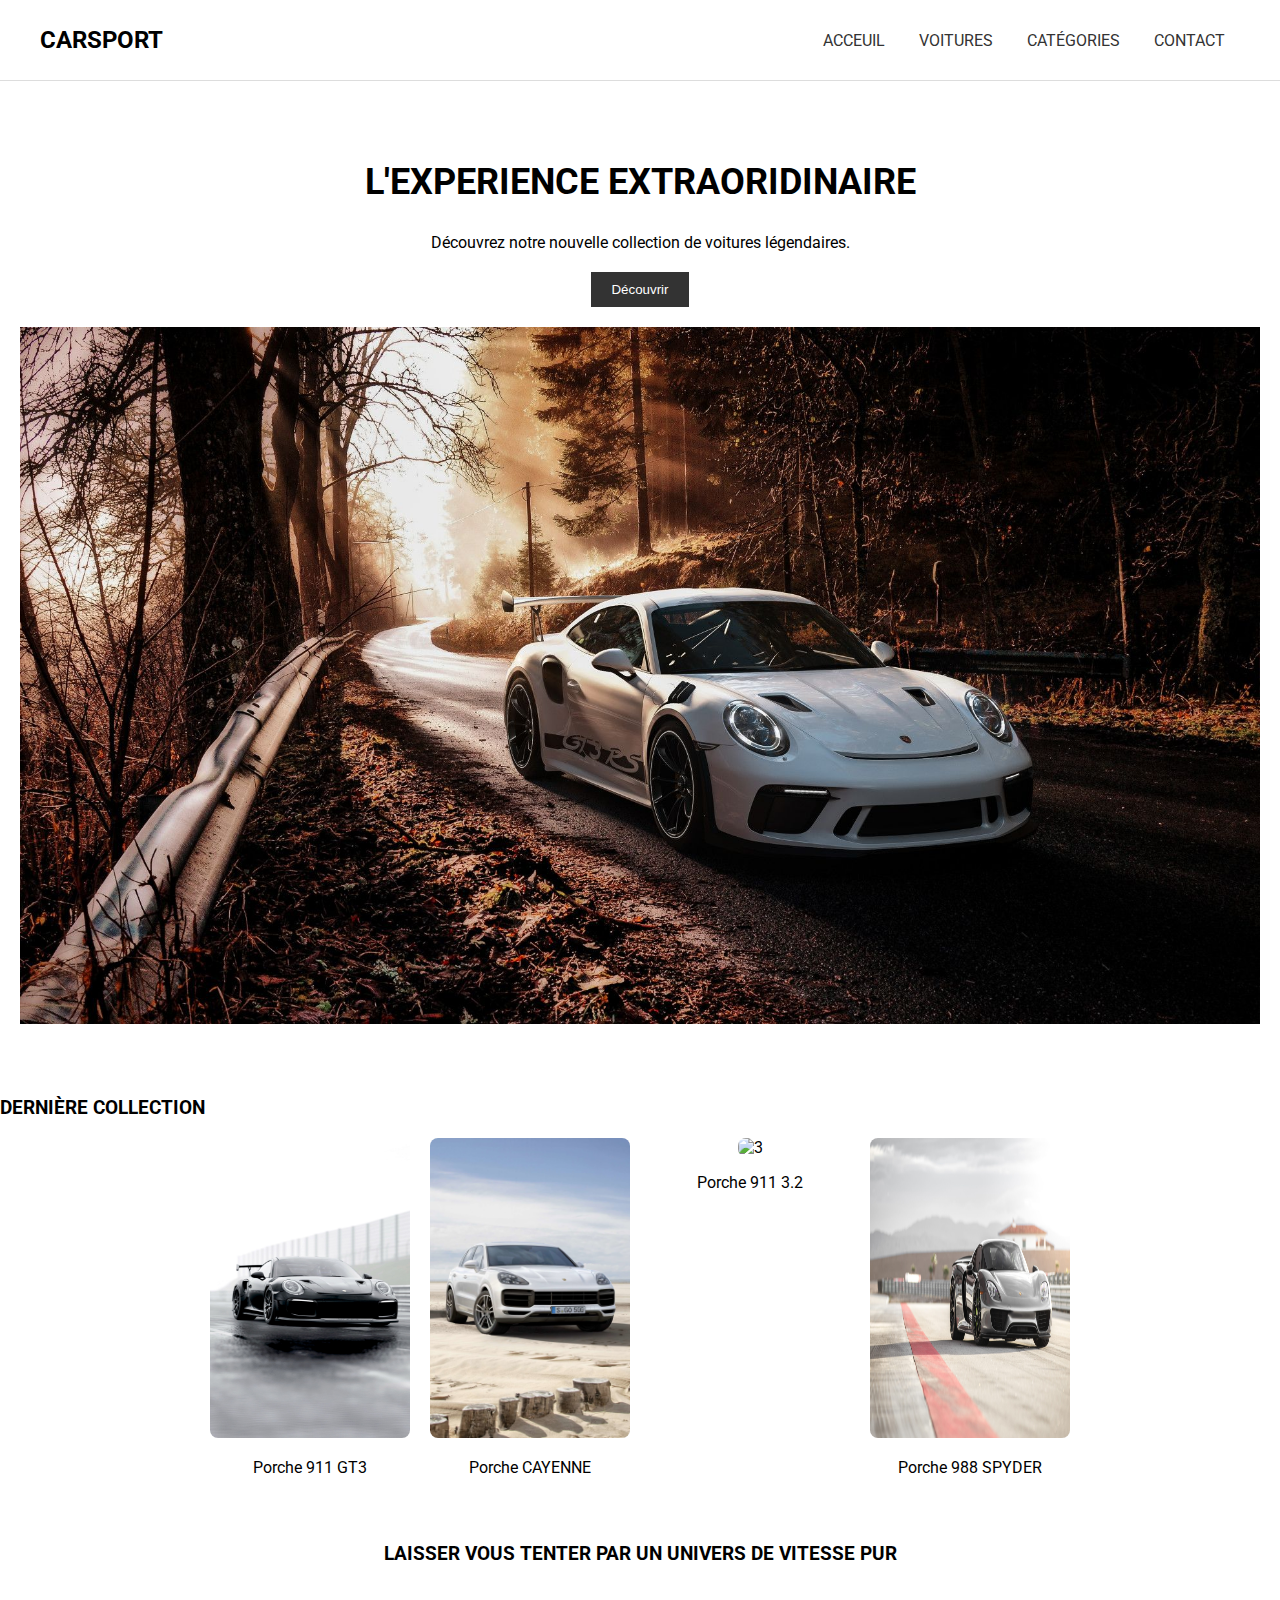
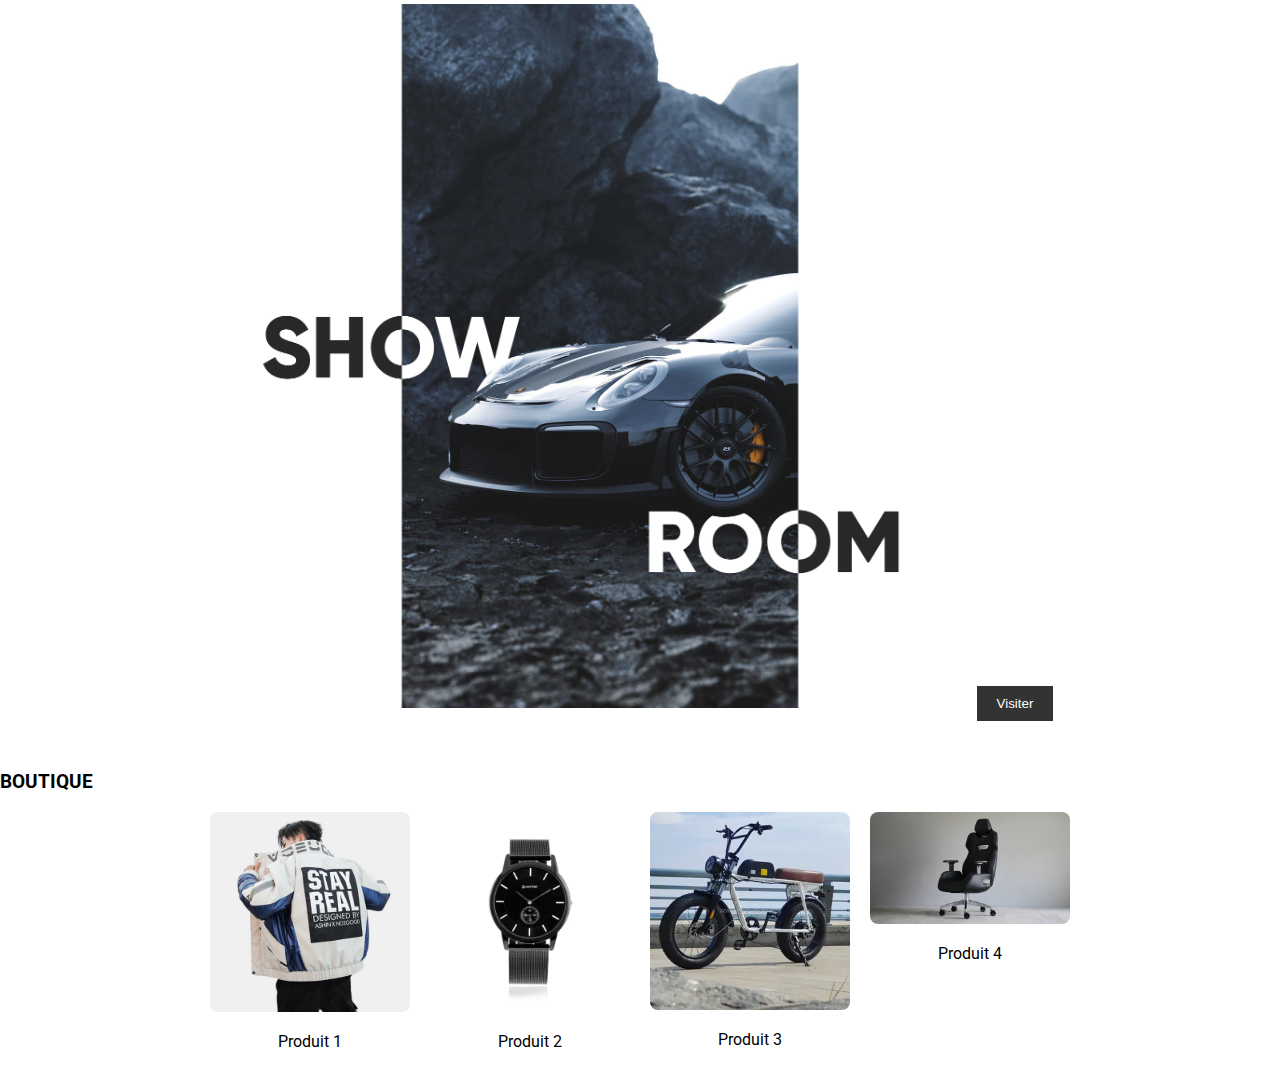
==== index.html @ 0de203d9 "nuevo2" ====
<!DOCTYPE html>
<html lang="es">
<head>
  <meta charset="UTF-8">
  <meta name="viewport" content="width=device-width, initial-scale=1.0">
  <title>Maqueta</title>
  <link rel="stylesheet" href="styles.css">
  <link rel="preconnect" href="https://www.cdnfonts.com/sf-pro-display.font">
  <link href="https://fonts.googleapis.com/css2?family=Roboto:wght@400;700&display=swap" rel="stylesheet">
</head>
<body>
  <header class="header">
    <div class="container header-container">
      <h1 class="logo">CARSPORT</h1>
      <nav class="navbar">
        <a href="#">ACCEUIL</a>
        <a href="#">VOITURES</a>
        <a href="#">CATÉGORIES</a>
        <a href="#">CONTACT</a>
      </nav>
    </div>
  </header>

  <section class="hero">
    <h2 class="hero-title">L'EXPERIENCE EXTRAORIDINAIRE</h2>
    <p class="hero-text">Découvrez notre nouvelle collection de voitures légendaires.</p>
    <button class="btn">Découvrir</button>
    <img src="/imagenes/img1.png" width="1312" height="457" alt="Voiture" class="hero-image">
  </section>

  <section class="collection">
    <h3>DERNIÈRE COLLECTION</h3>
    <div class="cards">
      <div class="card">
        <img src="/imagenes/img2.png" width="300px" height="300px" alt="1">
        <p>Porche 911 GT3</p>
      </div>
      <div class="card">
        <img src="/imagenes/img3.png" width="300px" height="300px" alt="2">
        <p>Porche CAYENNE</p>
      </div>
      <div class="card">
        <img src="/imagenes/img4.png" width="300px" height="300px" alt="3">
        <p>Porche 911 3.2</p>
      </div>
      <div class="card">
        <img src="/imagenes/img5.png" width="300px" height="300px" alt="4">
        <p>Porche 988 SPYDER</p>
      </div>
    </div>
  </section>

  <section class="showroom">
    <h3>LAISSER VOUS TENTER PAR UN UNIVERS DE VITESSE PUR</h3>
    <img src="/imagenes/img6.png" width="746px" height="705px" alt="Showroom" class="showroom-image">
    <button class="btn">Visiter</button>
  </section>

  <section class="boutique">
    <h3>BOUTIQUE</h3>
    <div class="cards">
      <div class="card">
        <img src="/imagenes/img7.png" alt="1">
        <p>Produit 1</p>
      </div>
      <div class="card">
        <img src="/imagenes/img8.png" alt="2">
        <p>Produit 2</p>
      </div>
      <div class="card">
        <img src="/imagenes/img9.png" alt="3">
        <p>Produit 3</p>
      </div>
      <div class="card">
        <img src="/imagenes/img10.png" alt="4">
        <p>Produit 4</p>
      </div>
    </div>
  </section>
 
  
  
</body>
</html>
---- styles.css ----
body {
    margin: 0;
    font-family: 'Roboto', sans-serif;
  }
  
  .container {
    max-width: 1200px;
    margin: 0 auto;
    padding: 0 20px;
  }
  
 
  .header {
    background-color: #fff;
    padding: 10px 0;
    border-bottom: 1px solid #ddd;
  }
  
  .header-container {
    display: flex;
    justify-content: space-between;
    align-items: center;
  }
  
  .logo {
    font-size: 24px;
    font-weight: bold;
  }
  
  .navbar a {
    margin: 0 15px;
    text-decoration: none;
    color: #333;
  }
  
  .icons a {
    margin: 0 10px;
    font-size: 18px;
  }
  
  
  .hero {
    text-align: center;
    padding: 50px 20px;
  }
  
  .hero-title {
    font-size: 36px;
    font-weight: bold;
  }
  
  .hero-text {
    font-size: 16px;
    margin: 20px 0;
  }
  
  .hero-image {
    margin-top: 20px;
    max-width: 100%;
    height: auto;
  }
  
  .btn {
    background-color: #333;
    color: #fff;
    padding: 10px 20px;
    border: none;
    cursor: pointer;
  }
  

  .cards {
    display: flex;
    gap: 20px;
    flex-wrap: wrap;
    justify-content: center;
  }
  
  .card {
    text-align: center;
    width: 200px;
  }
  
  .card img {
    max-width: 100%;
    border-radius: 8px;
  }
  
  
  .showroom {
    text-align: center;
    margin: 50px 0;
  }
  
  .showroom-image {
    max-width: 100%;
    height: auto;
    margin-top: 20px;
  }


  
  
  .newsletter {
    display: flex;
    justify-content: center;
    gap: 10px;
    margin: 20px 0;
  }
  
  .newsletter input {
    padding: 10px;
    width: 250px;
  }
  
  .newsletter button {
    background-color: #333;
    color: white;
    border: none;
    padding: 10px 20px;
    cursor: pointer;
  }
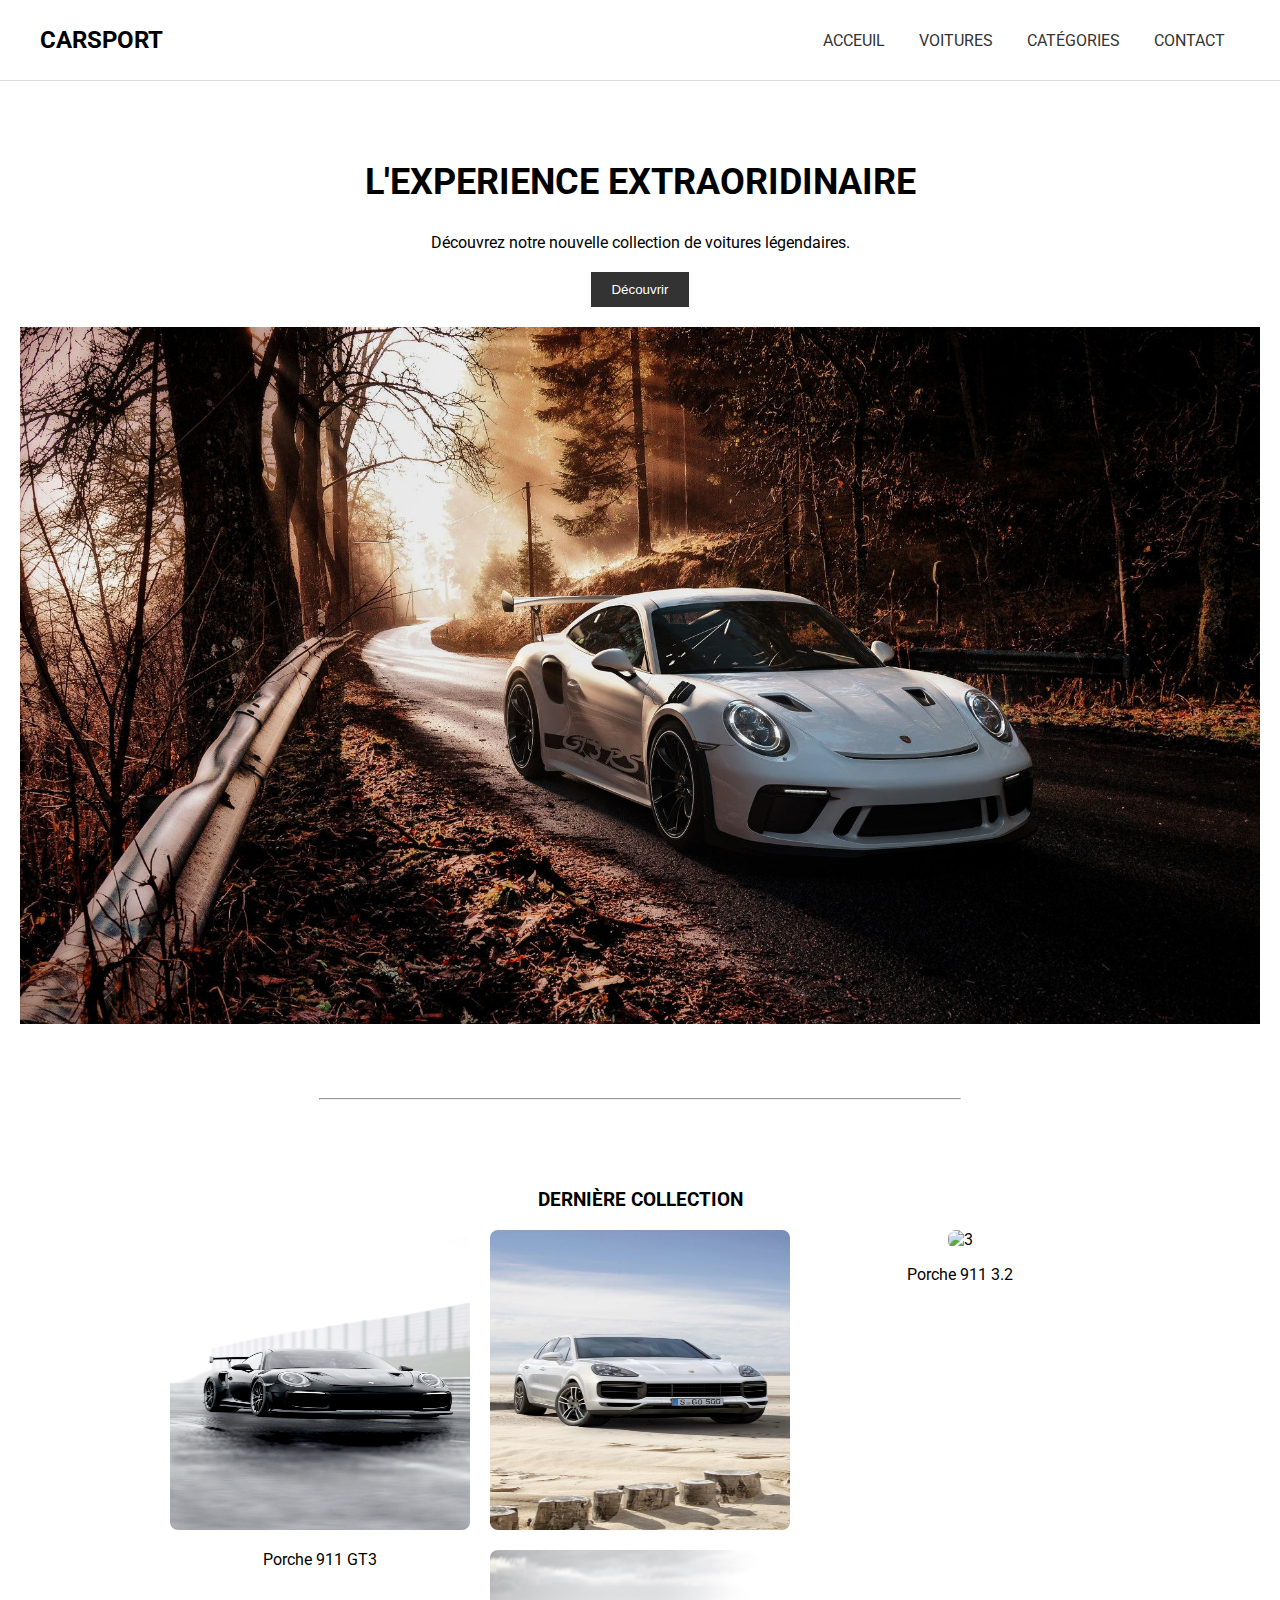
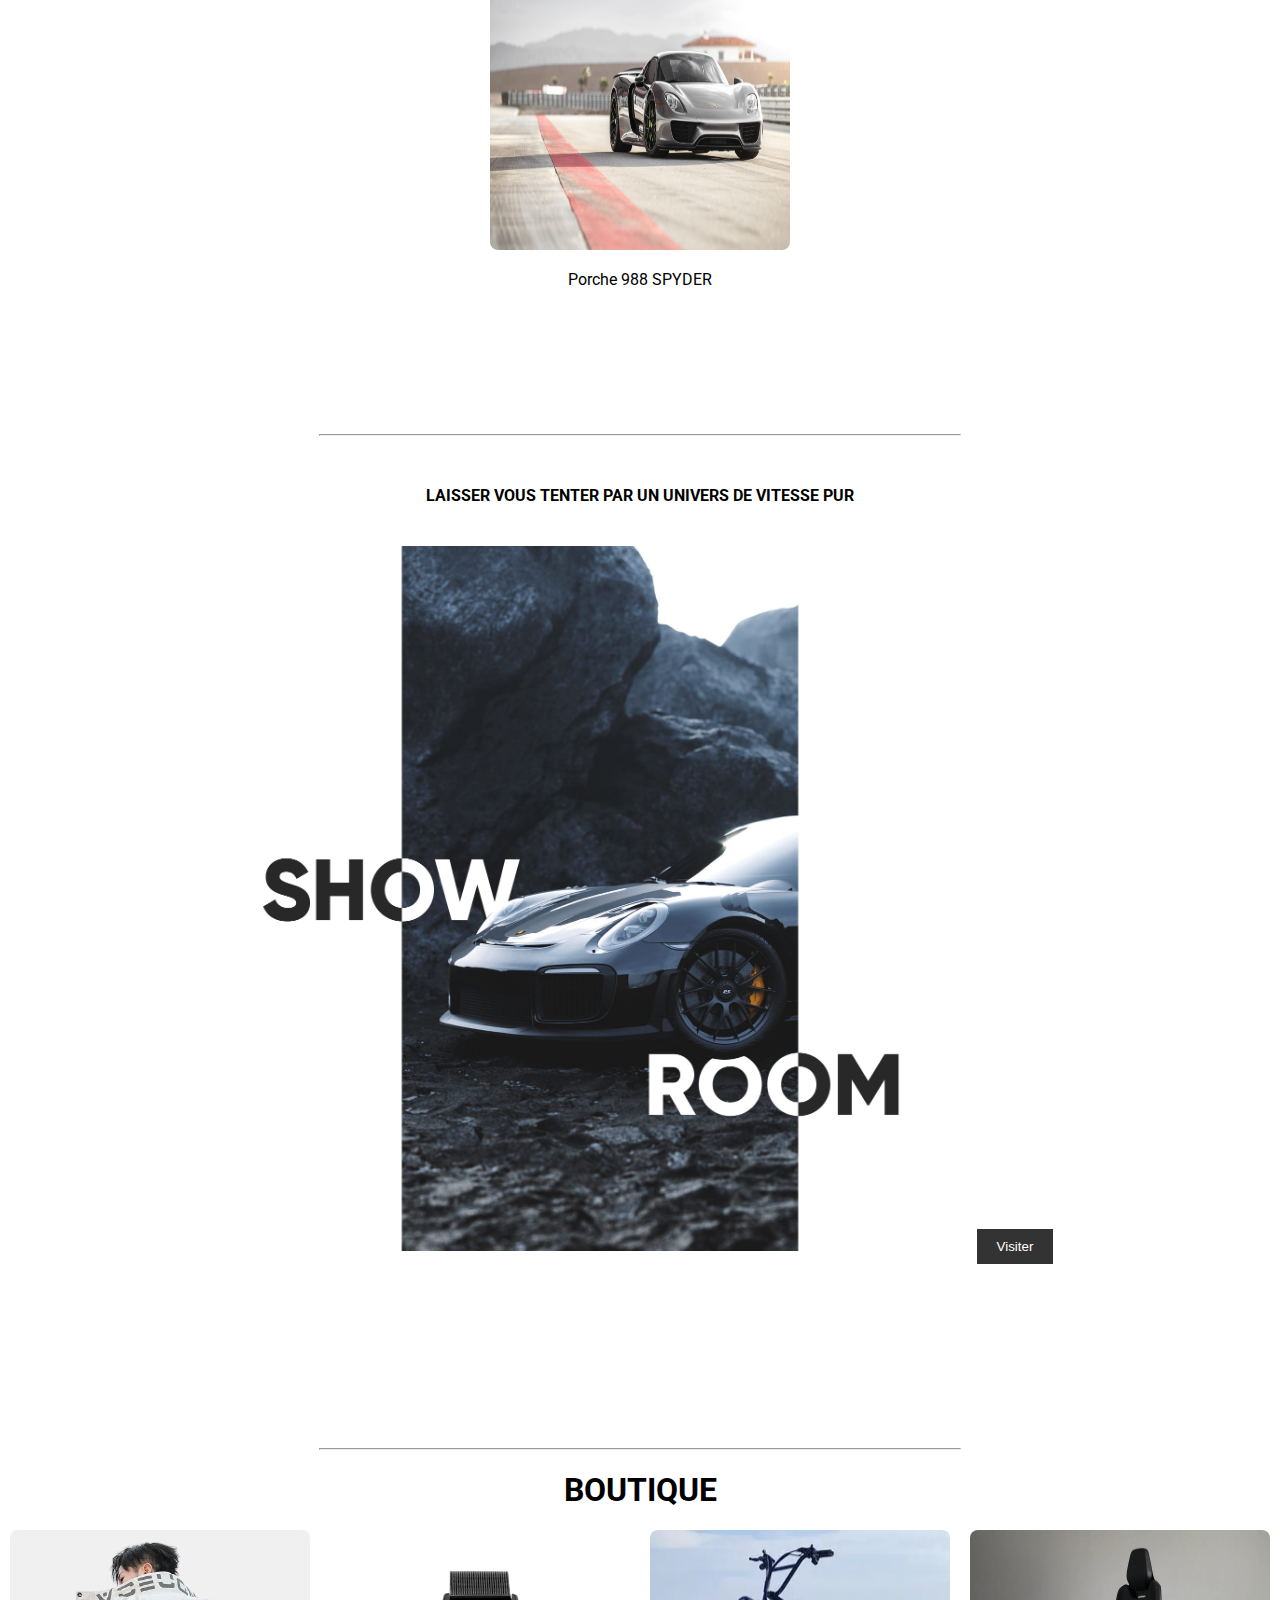
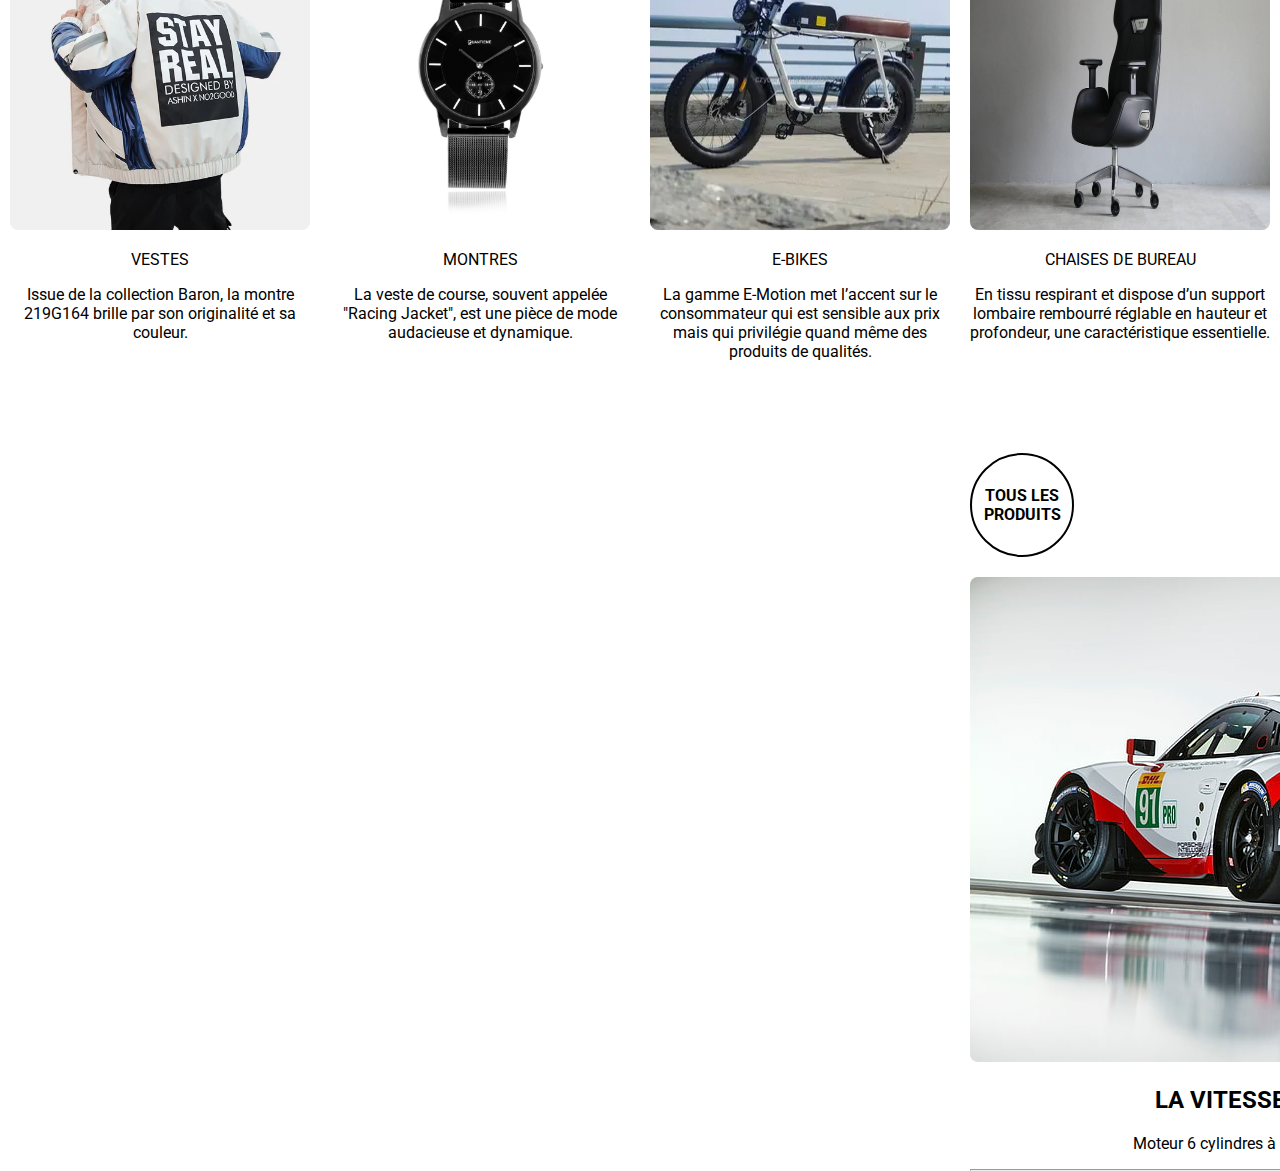
==== commit d6c1c6ae: "17-02" ====
--- a/index.html
+++ b/index.html
@@ -25,58 +25,83 @@
     <h2 class="hero-title">L'EXPERIENCE EXTRAORIDINAIRE</h2>
     <p class="hero-text">Découvrez notre nouvelle collection de voitures légendaires.</p>
     <button class="btn">Découvrir</button>
-    <img src="/imagenes/img1.png" width="1312" height="457" alt="Voiture" class="hero-image">
+    <img src="imagenes/img1.png" width="1312" height="457" alt="Voiture" class="hero-image">
   </section>
+
+  <hr class="barra">
 
   <section class="collection">
     <h3>DERNIÈRE COLLECTION</h3>
     <div class="cards">
       <div class="card">
-        <img src="/imagenes/img2.png" width="300px" height="300px" alt="1">
-        <p>Porche 911 GT3</p>
+        <img src="imagenes/img2.png" width="300px" height="300px" alt="1">
+        <p><span>Porche 911 GT3</span></p>
       </div>
       <div class="card">
-        <img src="/imagenes/img3.png" width="300px" height="300px" alt="2">
+        <img src="imagenes/img3.png" width="300px" height="300px" alt="2">
         <p>Porche CAYENNE</p>
       </div>
       <div class="card">
-        <img src="/imagenes/img4.png" width="300px" height="300px" alt="3">
+        <img src="imagenes/img4.png" width="300px" height="300px" alt="3">
         <p>Porche 911 3.2</p>
       </div>
       <div class="card">
-        <img src="/imagenes/img5.png" width="300px" height="300px" alt="4">
+        <img src="imagenes/img5.png" width="300px" height="300px" alt="4">
         <p>Porche 988 SPYDER</p>
       </div>
     </div>
   </section>
 
+<br><br><br><br><br><br>
+<hr class="barra">
+
   <section class="showroom">
-    <h3>LAISSER VOUS TENTER PAR UN UNIVERS DE VITESSE PUR</h3>
-    <img src="/imagenes/img6.png" width="746px" height="705px" alt="Showroom" class="showroom-image">
+    <h4>LAISSER VOUS TENTER PAR UN UNIVERS DE VITESSE PUR</h4>
+    <img src="imagenes/img6.png" width="746px" height="705px" alt="Showroom" class="showroom-image">
     <button class="btn">Visiter</button>
   </section>
 
+<br><br><br><br><br><br>
+<hr class="barra">
+
   <section class="boutique">
-    <h3>BOUTIQUE</h3>
+    <h1>BOUTIQUE</h1>
     <div class="cards">
       <div class="card">
-        <img src="/imagenes/img7.png" alt="1">
-        <p>Produit 1</p>
+        <img src="imagenes/img7.png" width="300" height="300" alt="1">
+        <p>VESTES</p>
+        <p>Issue de la collection Baron, la montre 219G164 brille par son originalité et sa couleur. </p>
       </div>
       <div class="card">
-        <img src="/imagenes/img8.png" alt="2">
-        <p>Produit 2</p>
+        <img src="imagenes/img8.png" width="300" height="300" alt="2">
+        <p>MONTRES</p>
+        <p>La veste de course, souvent appelée "Racing Jacket", est une pièce de mode audacieuse et dynamique.</p>
       </div>
       <div class="card">
-        <img src="/imagenes/img9.png" alt="3">
-        <p>Produit 3</p>
+        <img src="imagenes/img9.png" width="300" height="300" alt="3">
+        <p>E-BIKES</p>
+        <p>La gamme E-Motion met l’accent sur le consommateur qui est sensible aux prix mais qui privilégie quand même des produits de qualités.</p>
       </div>
       <div class="card">
-        <img src="/imagenes/img10.png" alt="4">
-        <p>Produit 4</p>
+        <img src="imagenes/img10.png" width="300" height="300" alt="4">
+        <p>CHAISES DE BUREAU</p>
+        <p>En tissu respirant et dispose d’un support lombaire rembourré réglable en hauteur et profondeur, une caractéristique essentielle.</p>
+
+        <br><br><br><br><br>
+
+        <a class="circle">TOUS LES PRODUITS</a>
+        <div class="product">
+            <img src="imagenes/img11.png" alt="COCHE">
+            <h2>LA VITESSE N’A PLUS DE LIMITE</h2>
+            <p>Moteur 6 cylindres à plat atmosphérique de 525 chevaux.</p>
+
+            <hr>
+
       </div>
     </div>
   </section>
+
+
  
   
   
--- a/styles.css
+++ b/styles.css
@@ -21,7 +21,11 @@
     justify-content: space-between;
     align-items: center;
   }
-  
+  .collection{
+    text-align: center;
+    padding:50px 20px ;
+  }
+
   .logo {
     font-size: 24px;
     font-weight: bold;
@@ -78,7 +82,9 @@
   
   .card {
     text-align: center;
-    width: 200px;
+    width: 300px;
+    height: 300px;
+    border-radius: 20px;
   }
   
   .card img {
@@ -120,4 +126,33 @@
     padding: 10px 20px;
     cursor: pointer;
   }
-  +  .boutique {
+    text-align: center;
+
+  }
+  .barra{
+    width: 50%;
+    margin: 20px auto;
+  }
+  .product {
+    margin-top:20px;
+    right: 648px;
+    width: 728px;
+    height: 318;
+    top: 3319px;
+    border-radius: 20px;
+  }
+  .circle {
+    display: flex;
+    align-items: center;
+    justify-content: center;
+    width: 100px;
+    height: 100px;
+    color: black;
+    border-radius: 50%;
+    border: 2px solid black;
+    text-align: center;
+    font-weight: bold;
+    text-decoration: none;
+    flex-shrink: 0;
+  }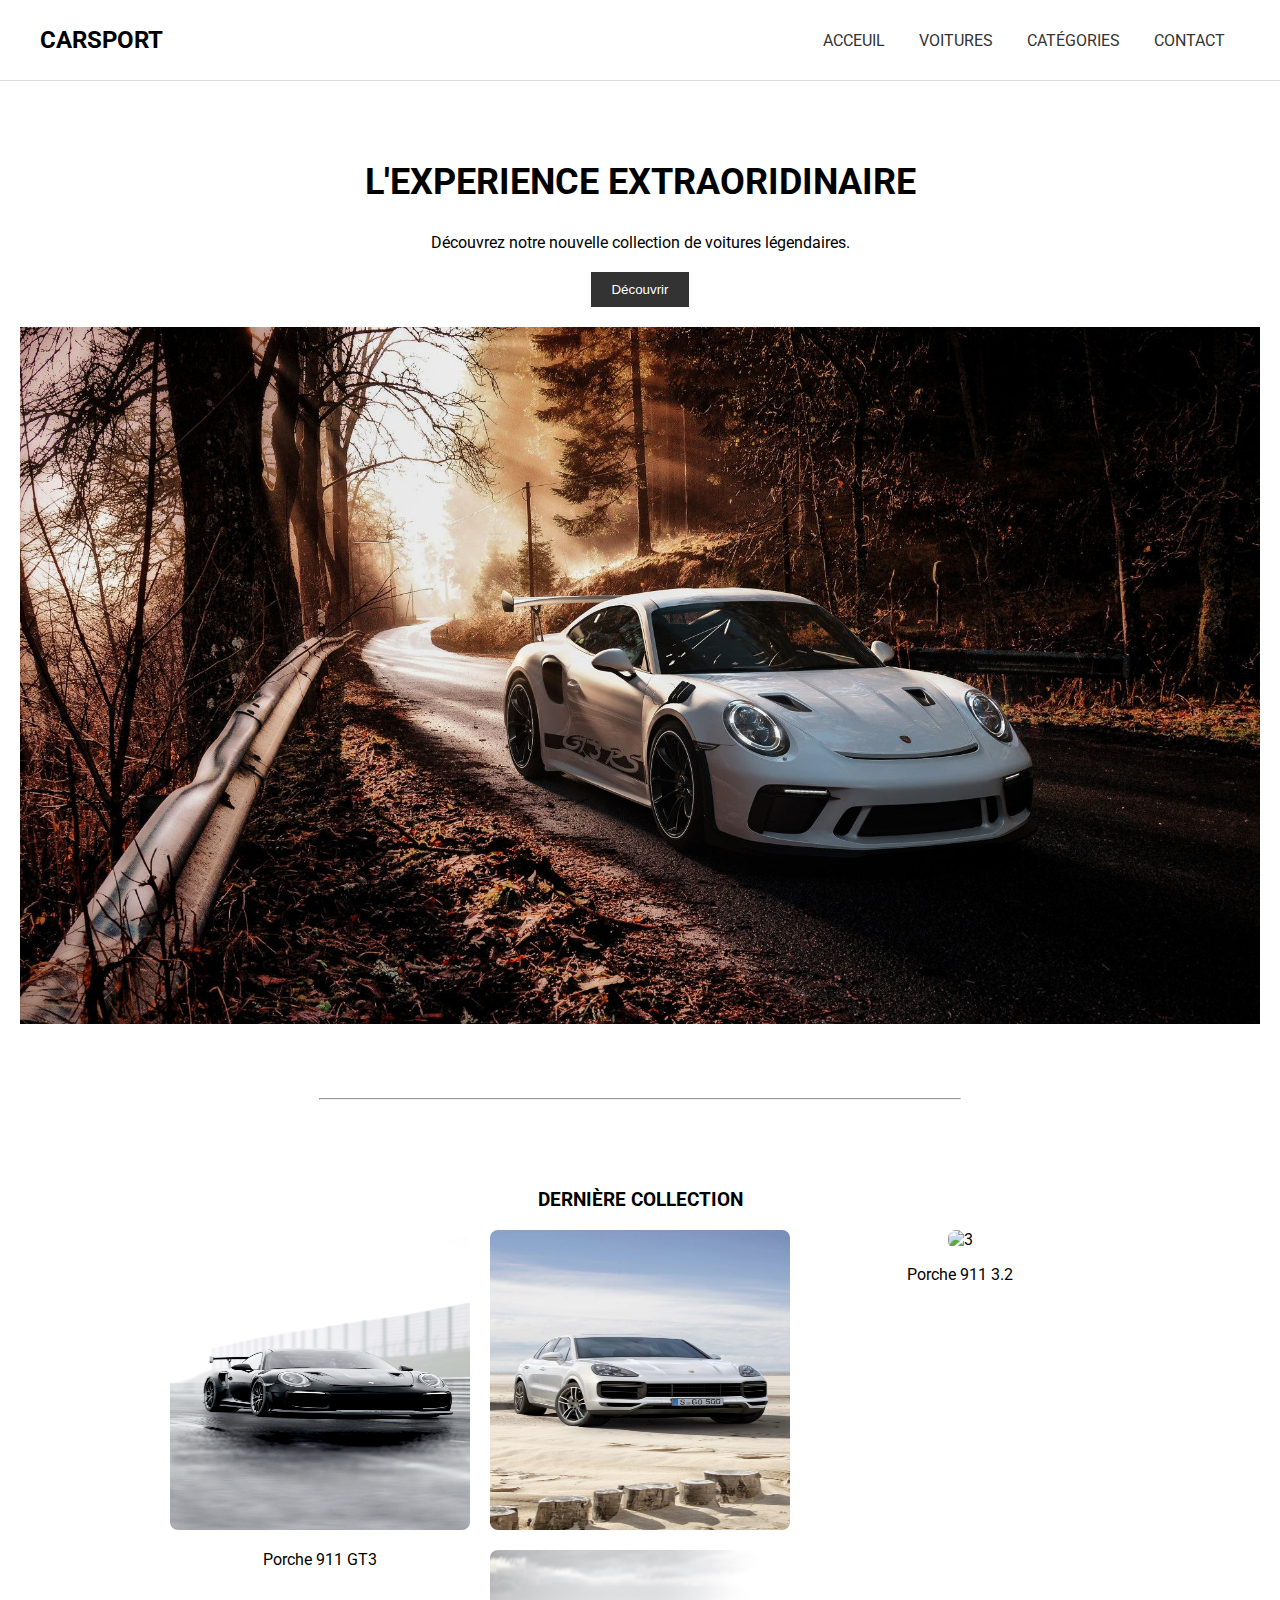
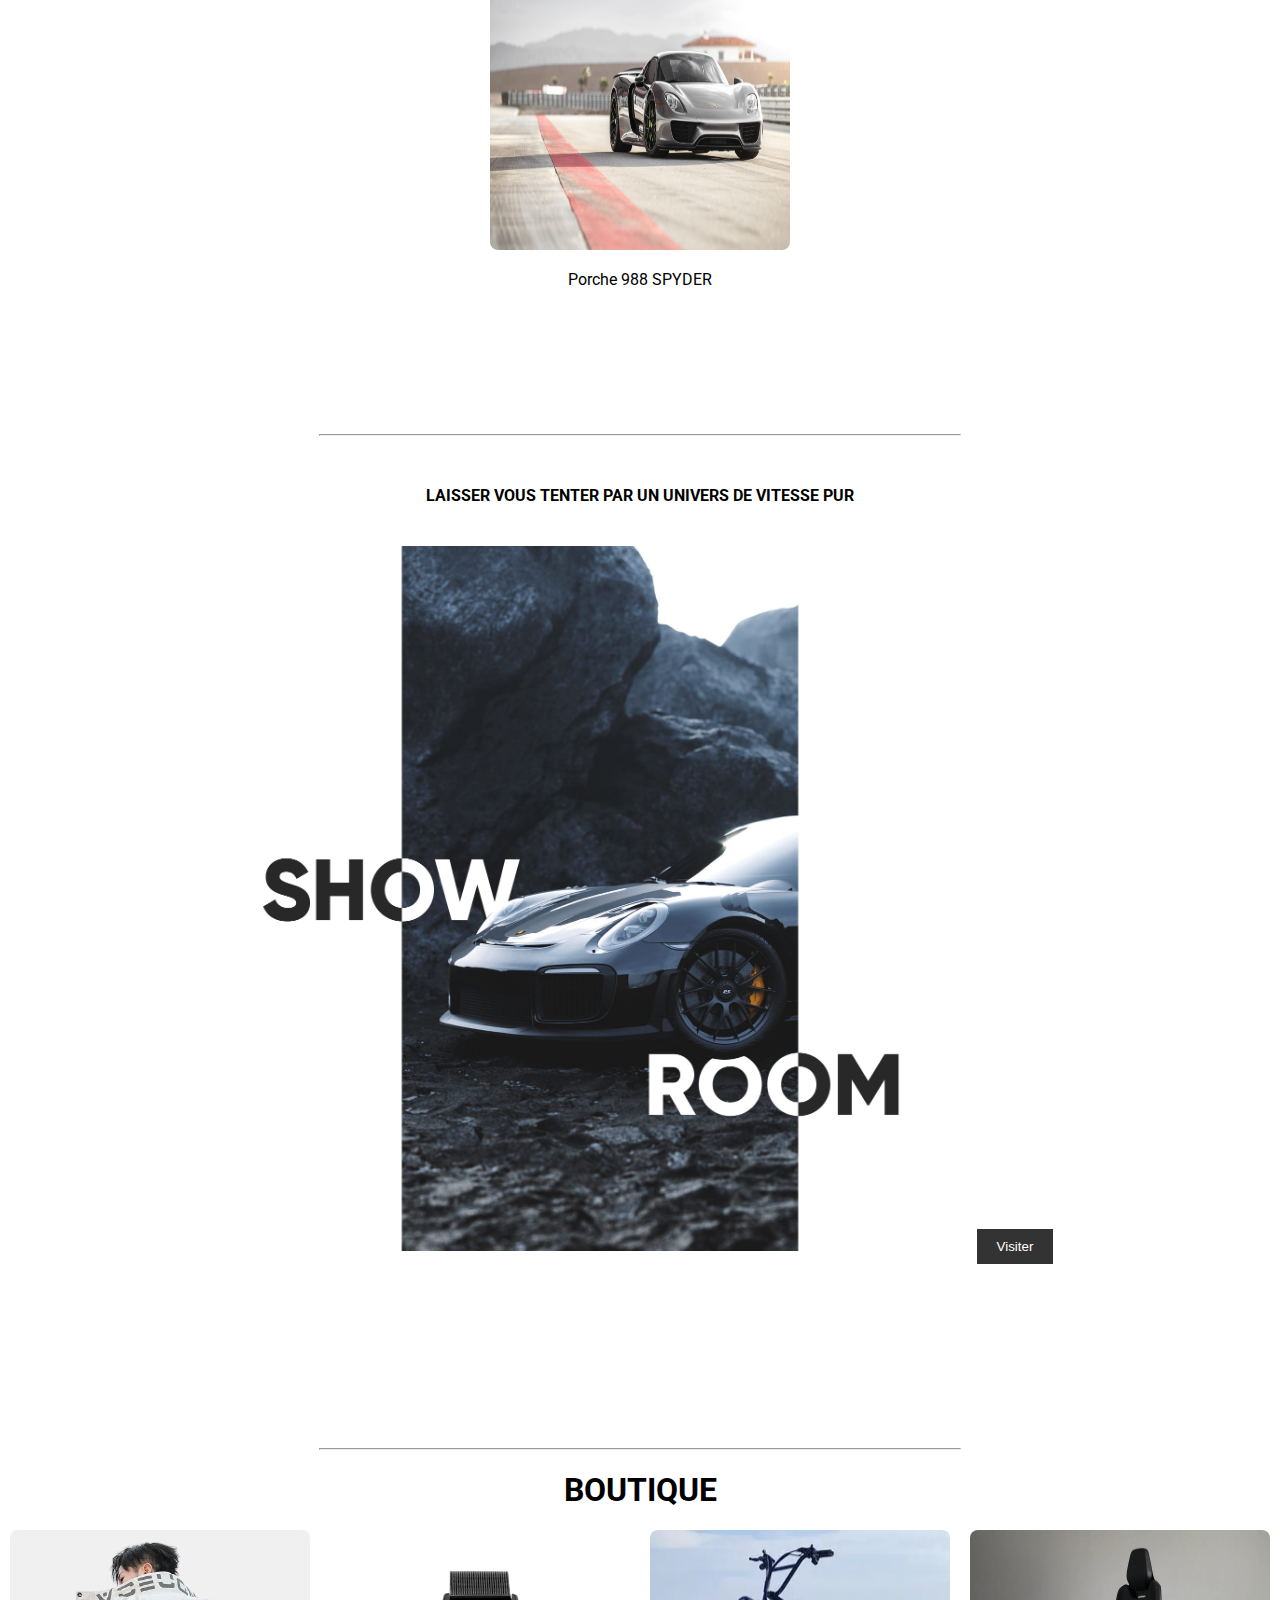
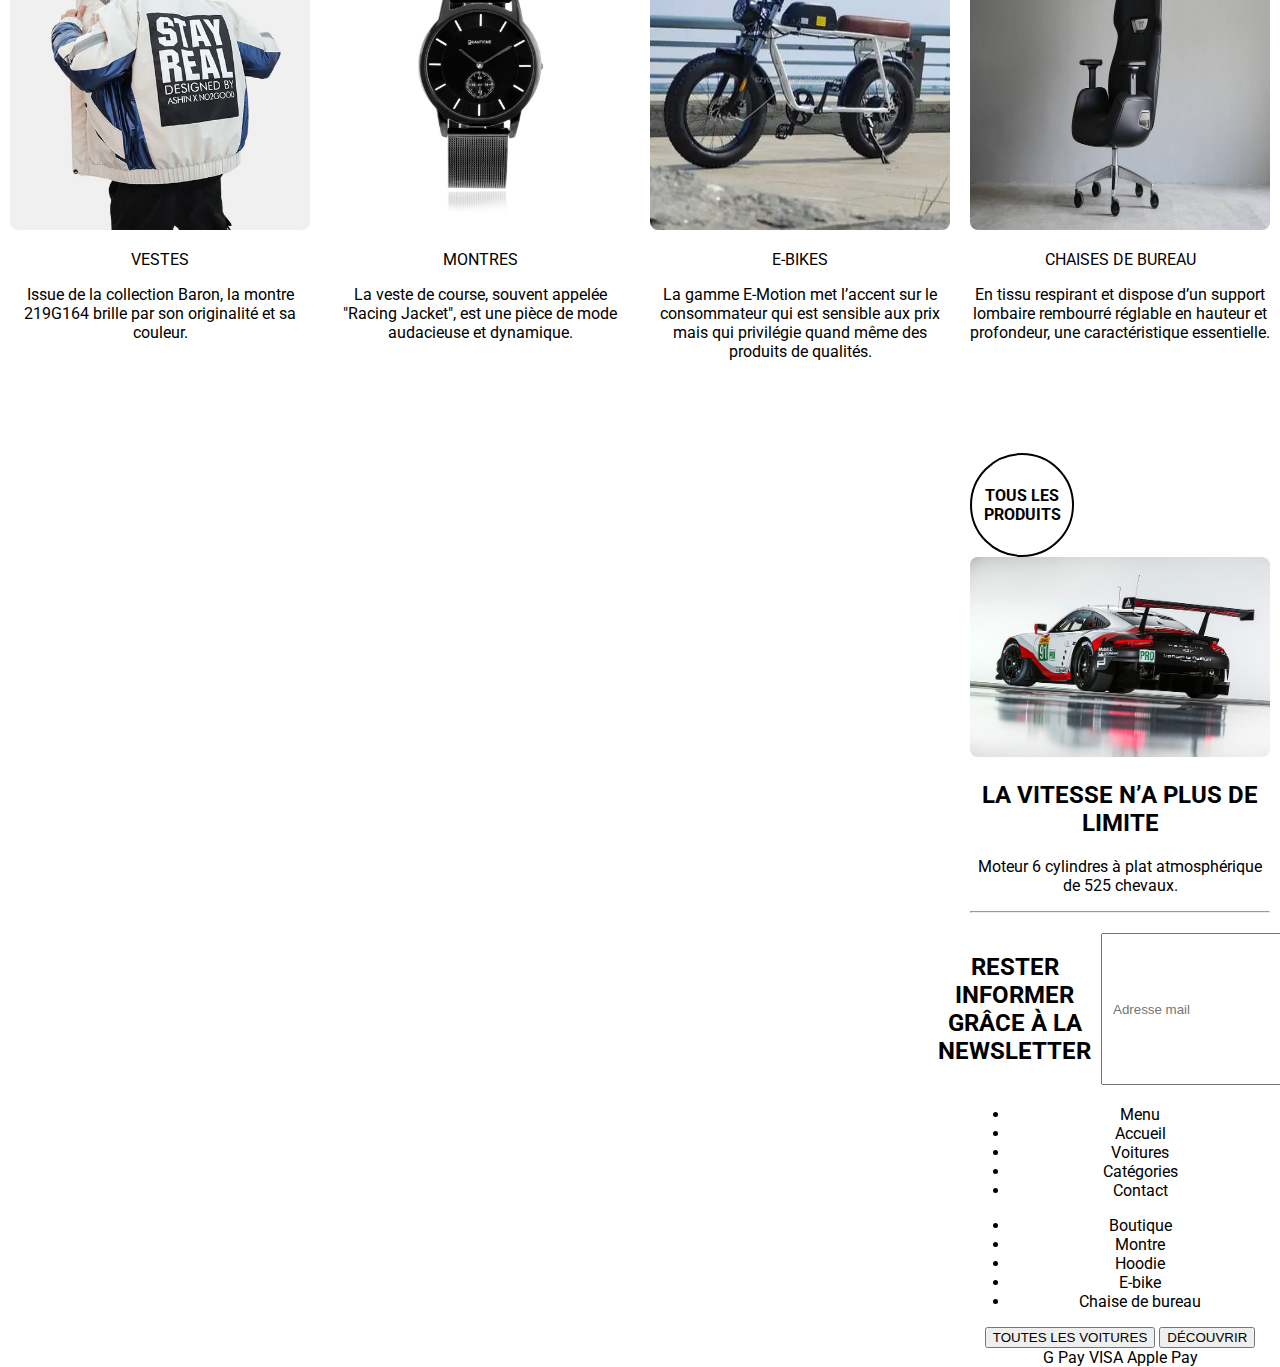
==== commit 41b49a1e: "main1" ====
--- a/index.html
+++ b/index.html
@@ -90,12 +90,45 @@
         <br><br><br><br><br>
 
         <a class="circle">TOUS LES PRODUITS</a>
-        <div class="product">
+        <div class="product-container">
             <img src="imagenes/img11.png" alt="COCHE">
             <h2>LA VITESSE N’A PLUS DE LIMITE</h2>
             <p>Moteur 6 cylindres à plat atmosphérique de 525 chevaux.</p>
 
             <hr>
+
+            <div class="newsletter">
+              <h2>RESTER INFORMER GRÂCE À LA NEWSLETTER</h2>
+              <input type="email" placeholder="Adresse mail">
+          </div>
+          <div class="footer">
+              <div>
+                  <ul>
+                      <li>Menu</li>
+                      <li>Accueil</li>
+                      <li>Voitures</li>
+                      <li>Catégories</li>
+                      <li>Contact</li>
+                  </ul>
+              </div>
+              <div>
+                  <ul>
+                      <li>Boutique</li>
+                      <li>Montre</li>
+                      <li>Hoodie</li>
+                      <li>E-bike</li>
+                      <li>Chaise de bureau</li>
+                  </ul>
+              </div>
+              <div>
+                  <button class="cta">TOUTES LES VOITURES</button>
+                  <button class="cta">DÉCOUVRIR</button>
+              </div>
+          </div>
+          <div class="footer-icons">
+              <span>G Pay</span>
+              <span>VISA</span>
+              <span>Apple Pay</span>
 
       </div>
     </div>
--- a/styles.css
+++ b/styles.css
@@ -104,9 +104,6 @@
     margin-top: 20px;
   }
 
-
-  
-  
   .newsletter {
     display: flex;
     justify-content: center;
@@ -155,4 +152,5 @@
     font-weight: bold;
     text-decoration: none;
     flex-shrink: 0;
-  }+  }
+  
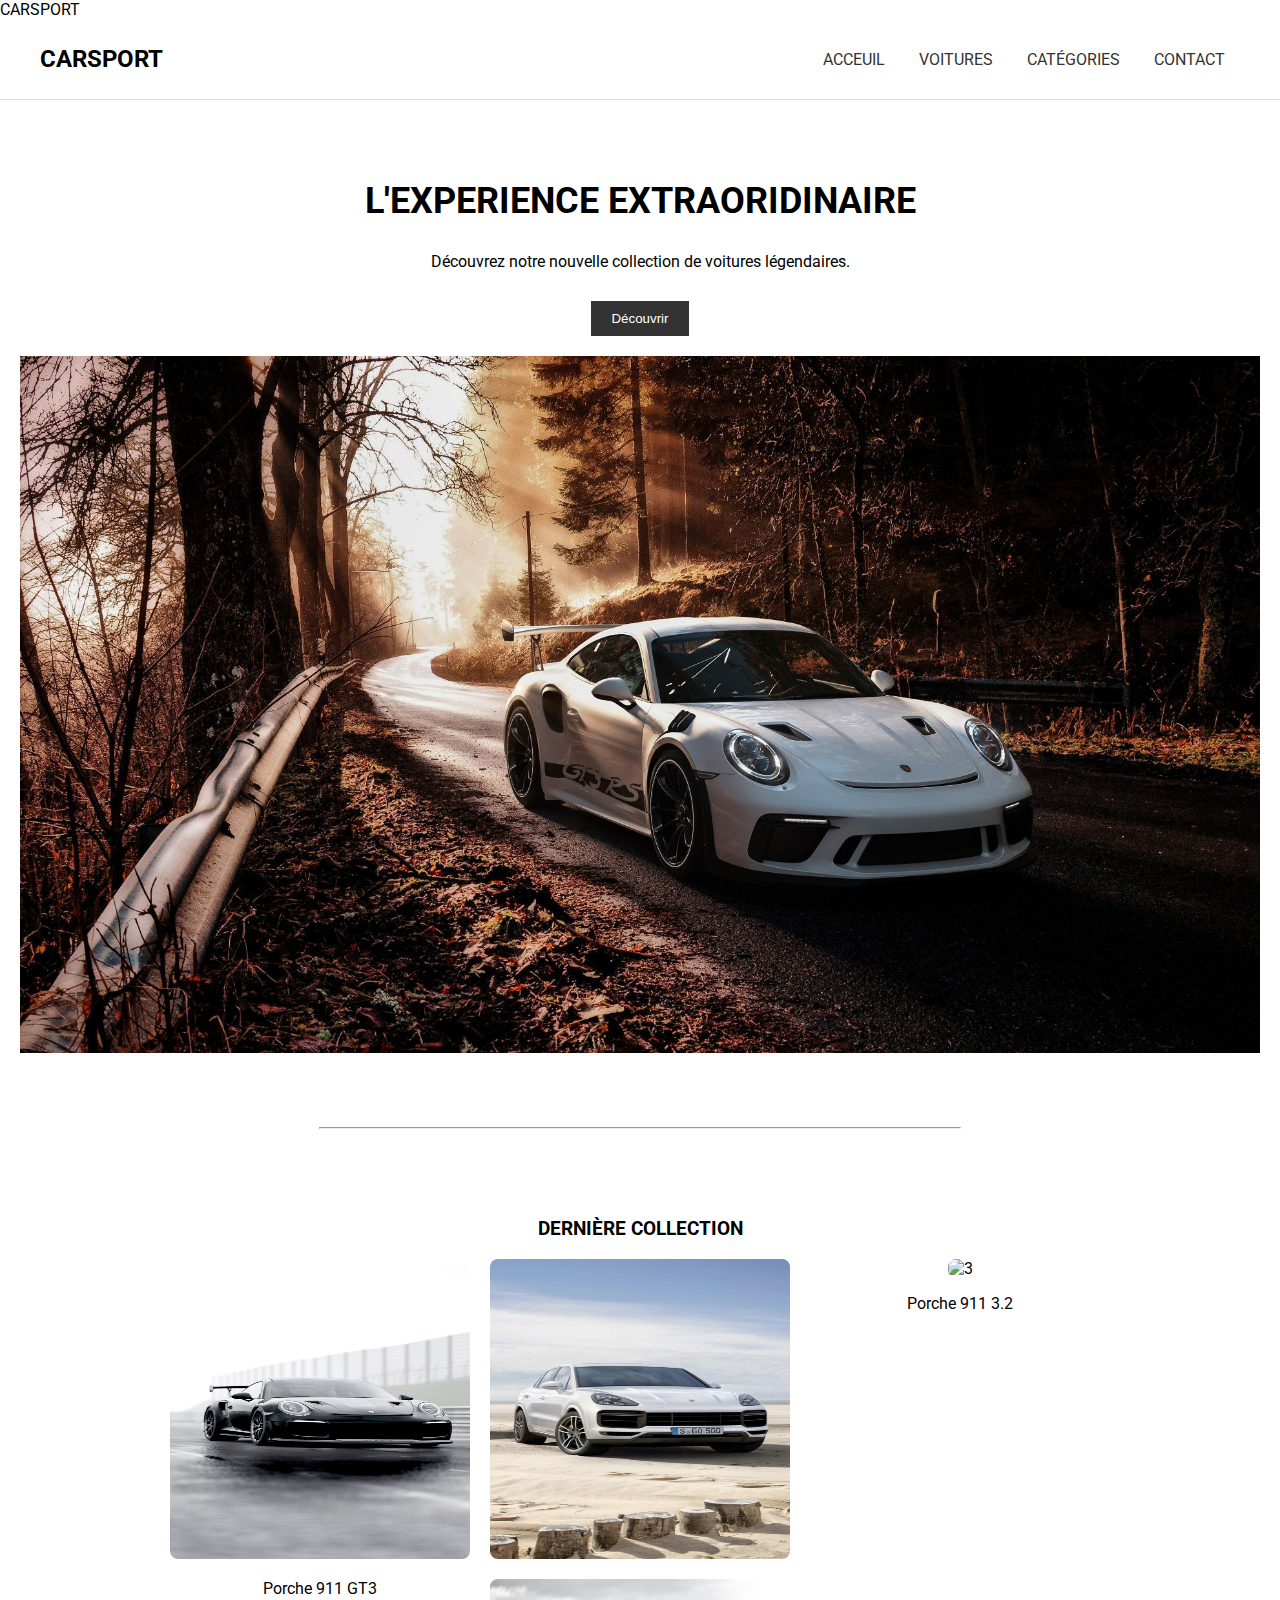
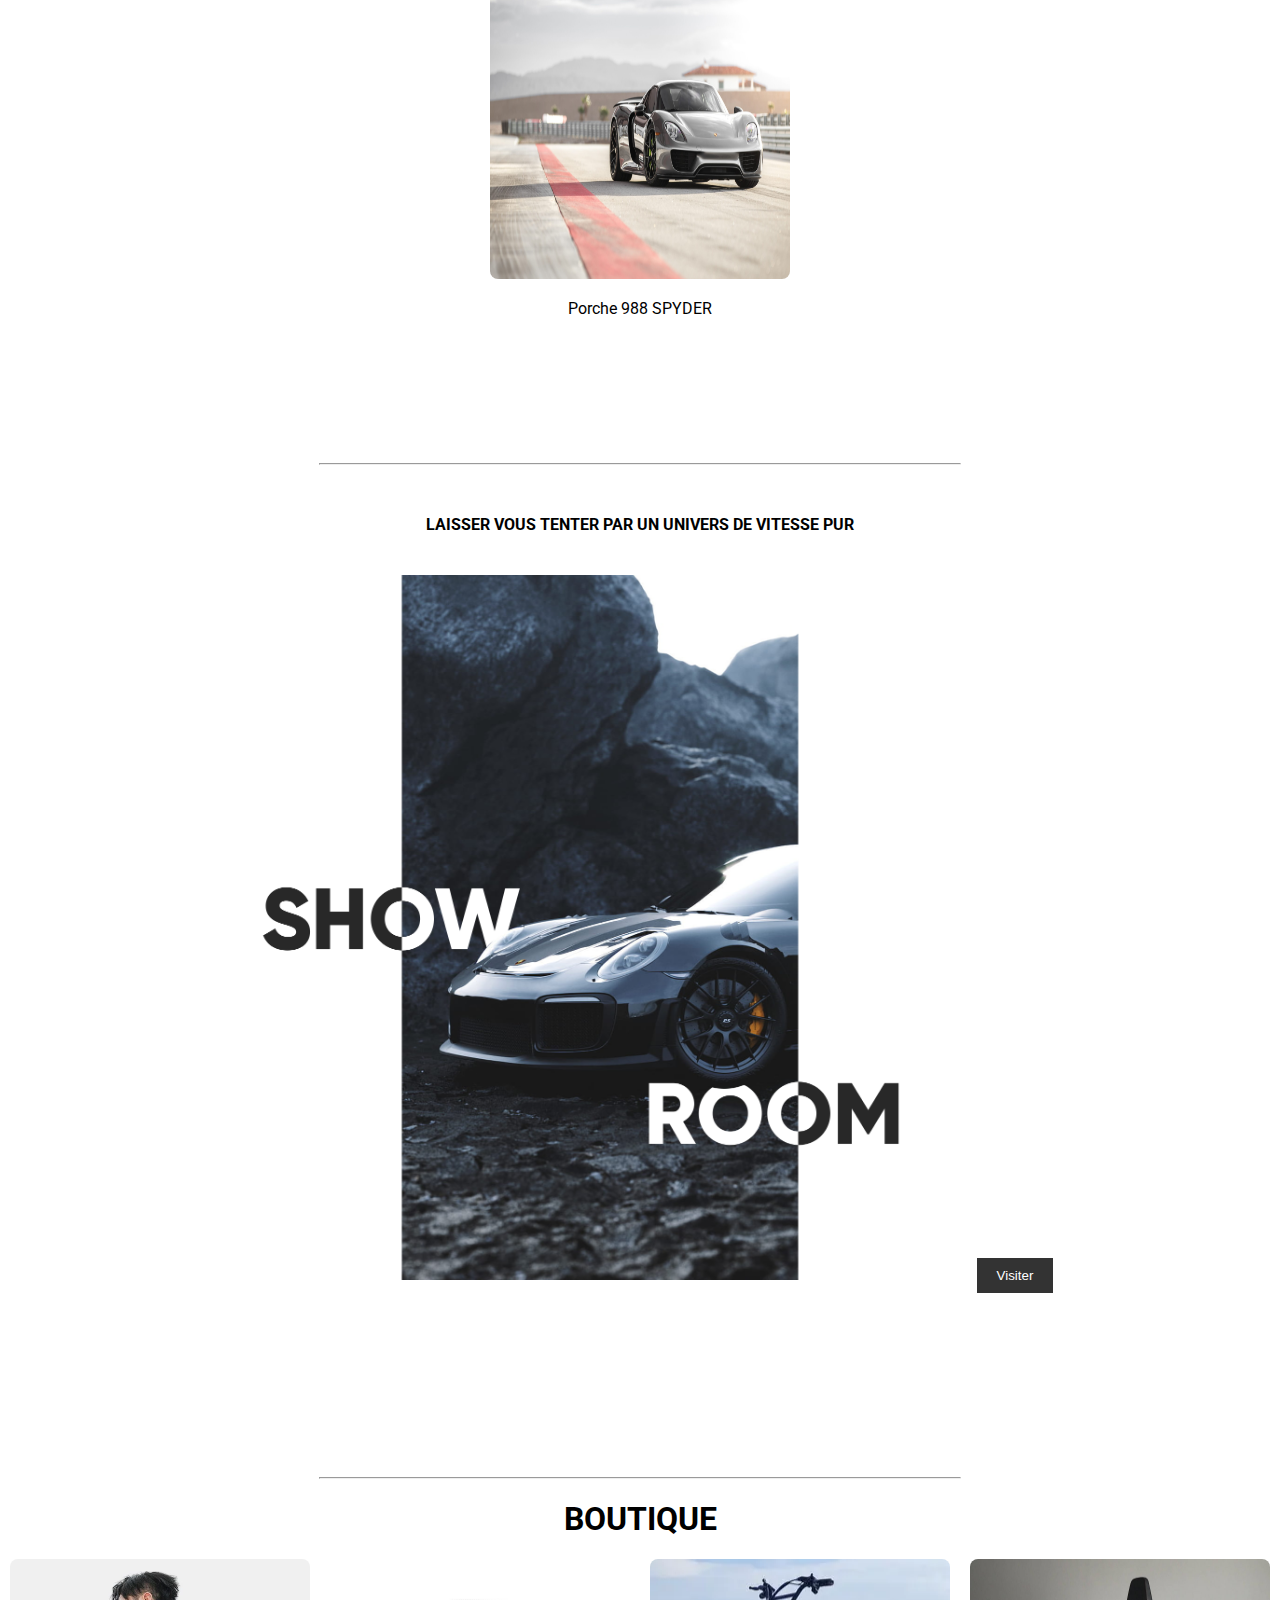
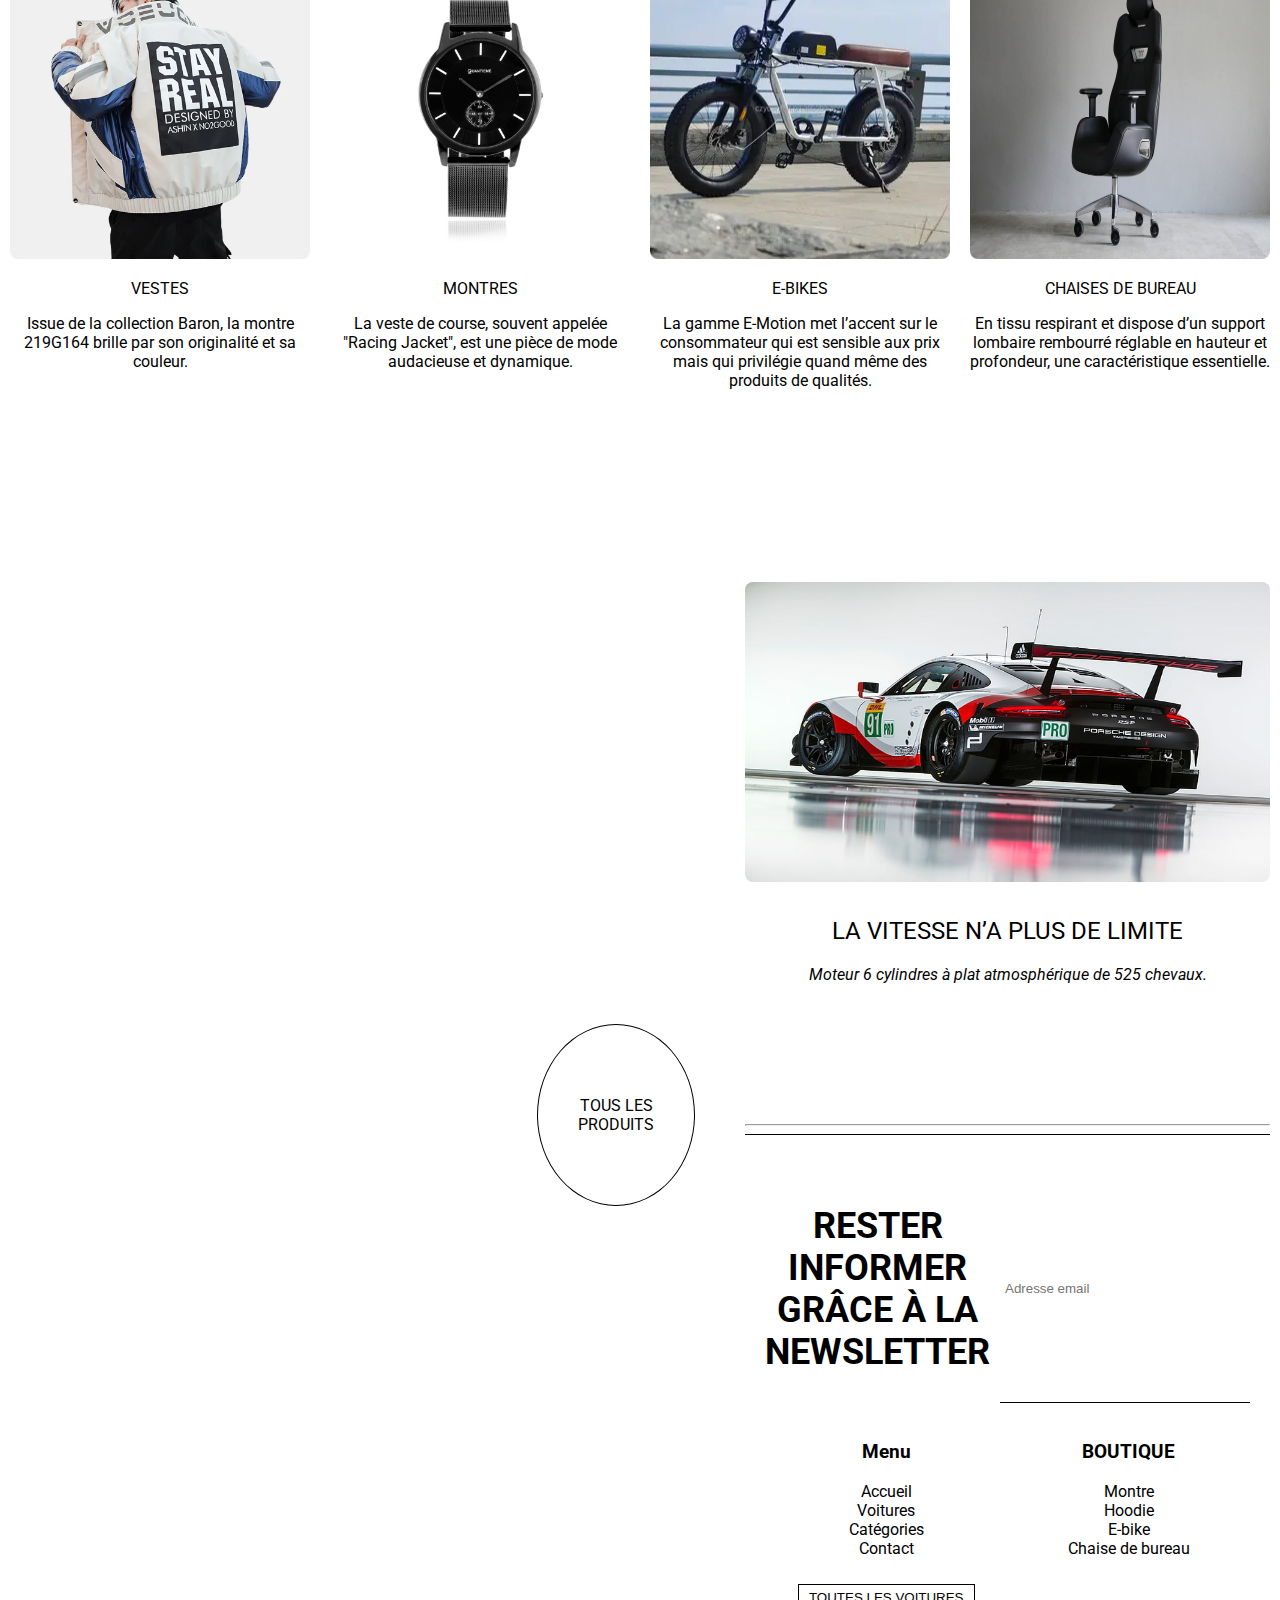
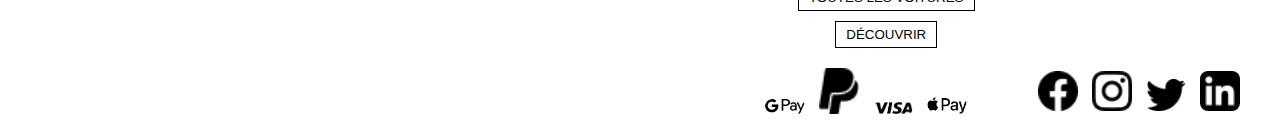
==== commit be7b455d: "acabado1" ====
--- a/index.html
+++ b/index.html
@@ -3,12 +3,19 @@
 <head>
   <meta charset="UTF-8">
   <meta name="viewport" content="width=device-width, initial-scale=1.0">
-  <title>Maqueta</title>
+  <title>Proyecte - Cars</title>
   <link rel="stylesheet" href="styles.css">
   <link rel="preconnect" href="https://www.cdnfonts.com/sf-pro-display.font">
   <link href="https://fonts.googleapis.com/css2?family=Roboto:wght@400;700&display=swap" rel="stylesheet">
 </head>
 <body>
+
+  <nav class="nav">
+    <div class="nav__logo">
+        CARSPORT
+    </div>
+
+    
   <header class="header">
     <div class="container header-container">
       <h1 class="logo">CARSPORT</h1>
@@ -89,48 +96,61 @@
 
         <br><br><br><br><br>
 
-        <a class="circle">TOUS LES PRODUITS</a>
+        <div class="circuloparte1">
+          <div class="circle">
+              <p class="circulo3">tOUs LES produits</p>
+          </div>
+
         <div class="product-container">
-            <img src="imagenes/img11.png" alt="COCHE">
-            <h2>LA VITESSE N’A PLUS DE LIMITE</h2>
-            <p>Moteur 6 cylindres à plat atmosphérique de 525 chevaux.</p>
-
+            <img class="imagencoche" src="imagenes/img11.png" alt="COCHE">
+            <h2 class="lavitesse">LA VITESSE N’A PLUS DE LIMITE</h2>
+            <p class="cylindres">Moteur 6 cylindres à plat atmosphérique de 525 chevaux.</p>
             <hr>
-
-            <div class="newsletter">
-              <h2>RESTER INFORMER GRÂCE À LA NEWSLETTER</h2>
-              <input type="email" placeholder="Adresse mail">
-          </div>
-          <div class="footer">
-              <div>
-                  <ul>
-                      <li>Menu</li>
-                      <li>Accueil</li>
-                      <li>Voitures</li>
-                      <li>Catégories</li>
-                      <li>Contact</li>
-                  </ul>
+            <footer>
+              <div class="newsletter">
+                  <h2>RESTER INFORMER GRÂCE À LA NEWSLETTER</h2>
+                  <div class="email-input">
+                      <input type="email" placeholder="Adresse email">
+                      <button>&gt;</button>
+                  </div>
               </div>
-              <div>
-                  <ul>
-                      <li>Boutique</li>
-                      <li>Montre</li>
-                      <li>Hoodie</li>
-                      <li>E-bike</li>
-                      <li>Chaise de bureau</li>
-                  </ul>
+              <div class="menu-boutique">
+                  <div class="menu">
+                      <h3>Menu</h3>
+                      <ul>
+                          <li>Accueil</li>
+                          <li>Voitures</li>
+                          <li>Catégories</li>
+                          <li>Contact</li>
+                      </ul>
+                      <button>TOUTES LES VOITURES</button>
+                      <button>DÉCOUVRIR</button>
+                  </div>
+                  <div class="boutique">
+                      <h3>BOUTIQUE</h3>
+                      <ul>
+                          <li>Montre</li>
+                          <li>Hoodie</li>
+                          <li>E-bike</li>
+                          <li>Chaise de bureau</li>
+                      </ul>
+                  </div>
               </div>
-              <div>
-                  <button class="cta">TOUTES LES VOITURES</button>
-                  <button class="cta">DÉCOUVRIR</button>
+              <div class="payment-socials">
+                  <div class="payment-methods">
+                      <img src="logos/Googlepay.png" alt="G Pay">
+                      <img src="logos/Paypal.png" alt="PayPal">
+                      <img src="logos/Visa.png" alt="VISA">
+                      <img src="logos/Apple.png" alt="Apple Pay">
+                  </div>
+                  <div class="social-icons">
+                      <img src="logos/Facebook.png" alt="Facebook">
+                      <img src="logos/Instagram.png" alt="Instagram">
+                      <img src="logos/Twitter.png" alt="Twitter">
+                      <img src="logos/Linked.png" alt="LinkedIn">
+                  </div>
               </div>
-          </div>
-          <div class="footer-icons">
-              <span>G Pay</span>
-              <span>VISA</span>
-              <span>Apple Pay</span>
-
-      </div>
+          </footer>
     </div>
   </section>
 
--- a/styles.css
+++ b/styles.css
@@ -141,16 +141,101 @@
   }
   .circle {
     display: flex;
+    justify-content: center;
     align-items: center;
-    justify-content: center;
+    padding: 40px;
+    border: 1px solid #000;
     width: 100px;
     height: 100px;
-    color: black;
-    border-radius: 50%;
-    border: 2px solid black;
-    text-align: center;
-    font-weight: bold;
-    text-decoration: none;
-    flex-shrink: 0;
-  }
-  
+    border-radius: 100%;
+    position: relative;
+    top: -35px;
+  }
+
+  .circuloparte1 {
+    display: flex;
+    justify-content: end;
+    gap: 50px;
+    align-items: center;
+    margin: 80px 0;
+}
+
+.circulo3 {
+  text-transform: uppercase;
+  text-align: center;
+}
+
+.imagencoche{
+  width: 700px;
+  height: 300px;
+  margin-bottom: 30px;
+  margin-top: 20px;
+
+}  
+
+.lavitesse{
+  margin-top:.5px;
+  font-weight: 400;
+}
+
+.cylindres{
+  font-style: italic;
+  margin: 0;
+  margin-bottom: 140px;
+}
+
+footer {
+  padding: 20px;
+  border-top: 1px solid #000;
+}
+.newsletter {
+  font-size: 24px;
+  font-weight: bold;
+}
+.email-input {
+  display: flex;
+  align-items: center;
+  border-bottom: 1px solid #000;
+  width: 250px;
+}
+.email-input input {
+  border: none;
+  outline: none;
+  flex: 1;
+  padding: 5px;
+}
+.email-input button {
+  border: none;
+  background: none;
+  font-size: 18px;
+  cursor: pointer;
+}
+.menu-boutique {
+  display: flex;
+  justify-content: space-between;
+  margin-top: 20px;
+}
+.menu, .boutique {
+  flex: 1;
+}
+ul {
+  list-style: none;
+  padding: 0;
+}
+button {
+  border: 1px solid #000;
+  padding: 5px 10px;
+  background: none;
+  cursor: pointer;
+  margin-top: 10px;
+}
+.payment-socials {
+  display: flex;
+  justify-content: space-between;
+  align-items: center;
+  margin-top: 20px;
+}
+.payment-methods img, .social-icons img {
+  width: 40px;
+  margin-right: 10px;
+}
